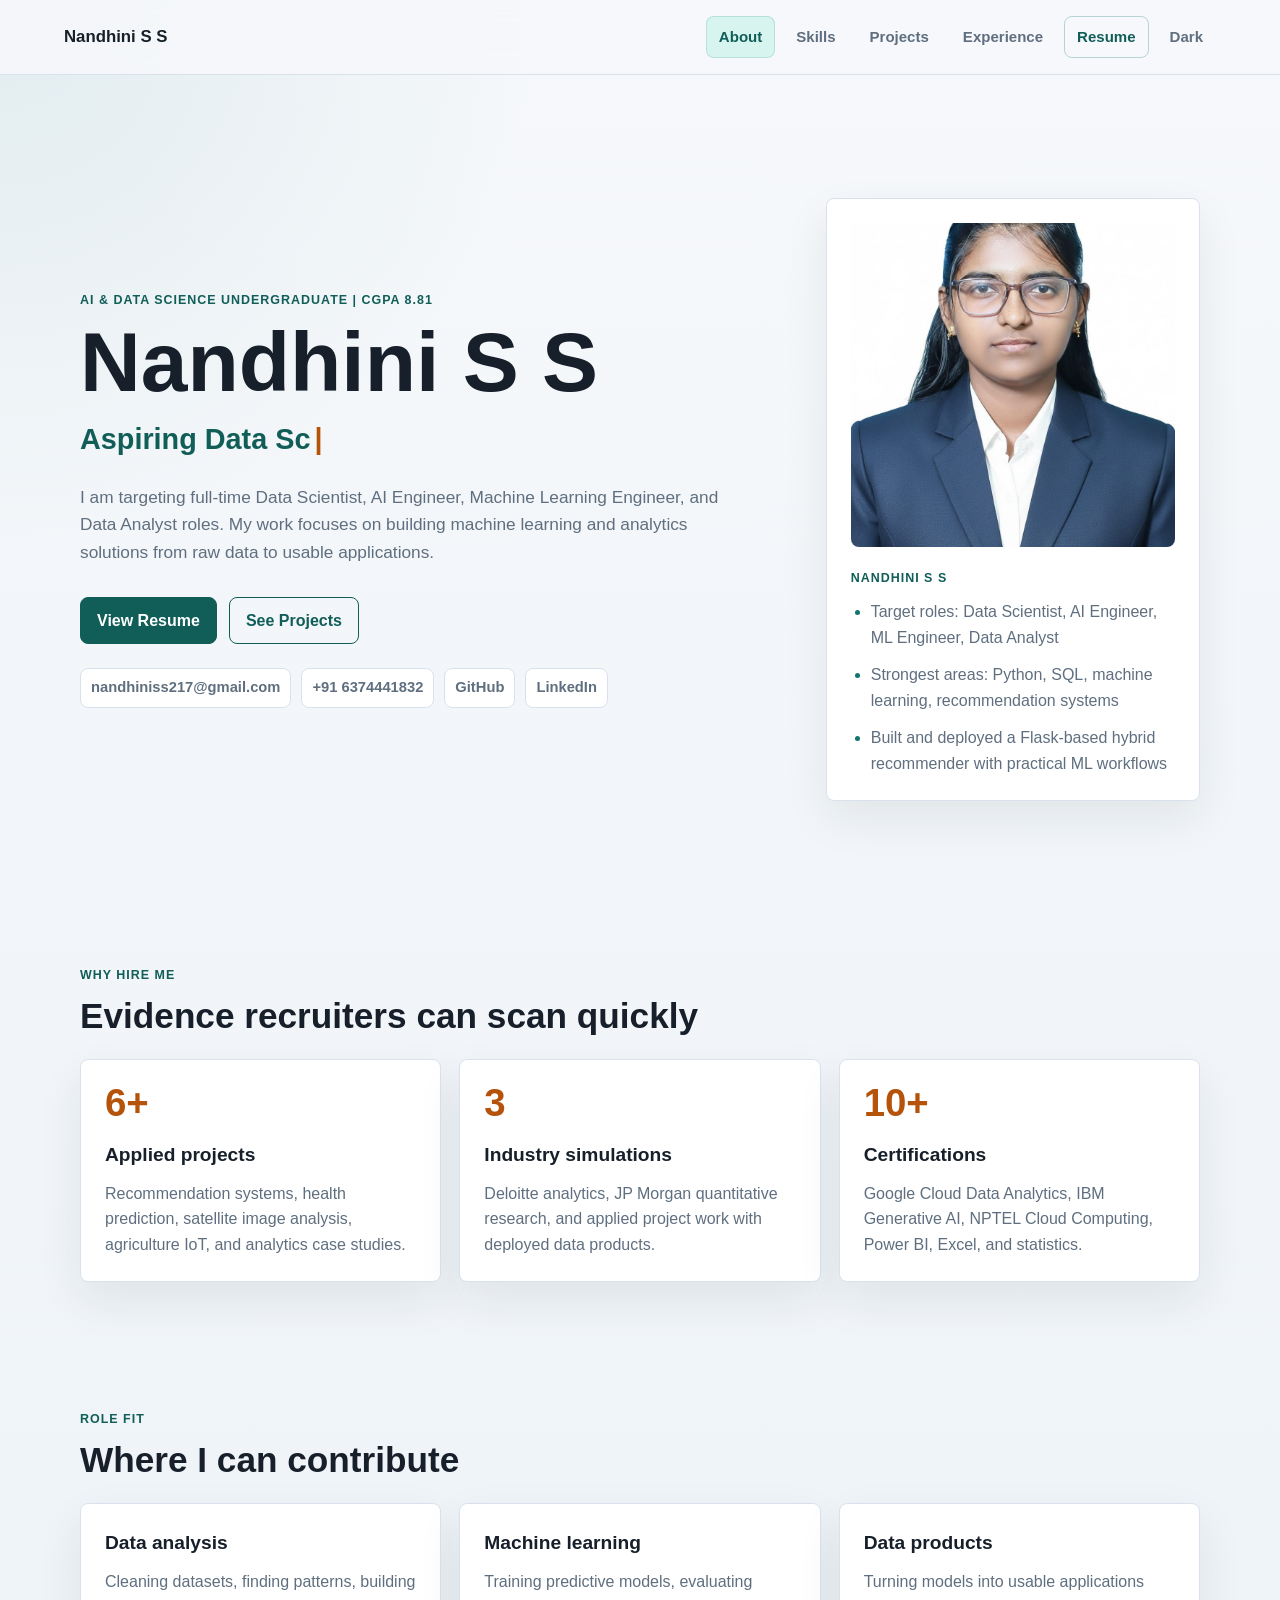
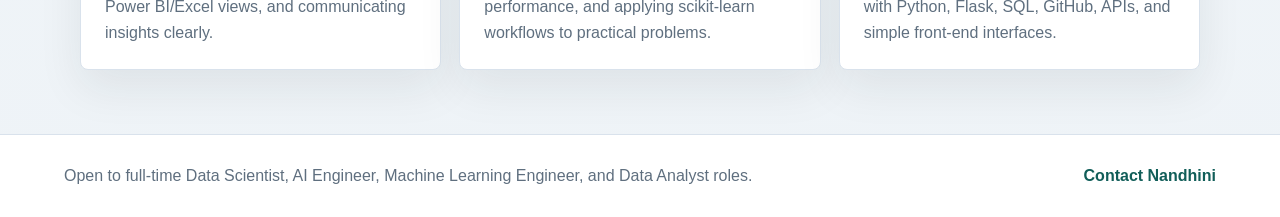
==== index.html @ 32db62d6 "Initial portfolio upload" ====
<!DOCTYPE html>
<html lang="en">
<head>
  <meta charset="UTF-8">
  <meta name="viewport" content="width=device-width, initial-scale=1.0">
  <meta name="description" content="Nandhini S S - AI and Data Science portfolio for Data Scientist, AI Engineer, Machine Learning Engineer, and Data Analyst roles.">
  <title>Nandhini S S | AI &amp; Data Science Portfolio</title>
  <link rel="stylesheet" href="css/global.css">
  <link rel="stylesheet" href="css/home.css">
</head>

<body>
  <nav class="site-nav">
    <a class="logo" href="index.html" aria-label="Nandhini S S home">Nandhini S S</a>
    <div class="nav-links">
      <a class="active" href="index.html">About</a>
      <a href="skills.html">Skills</a>
      <a href="projects.html">Projects</a>
      <a href="experience.html">Experience</a>
      <a class="resume-link" href="assets/Nandhini_Resume.pdf" target="_blank" rel="noopener">Resume</a>
      <button class="toggle-btn" type="button" onclick="toggleDark()" aria-label="Toggle dark mode">Dark</button>
    </div>
  </nav>

  <main>
    <section class="hero">
      <div class="hero-copy">
        <p class="eyebrow">AI &amp; Data Science Undergraduate | CGPA 8.81</p>
        <h1>Nandhini S S</h1>
        <h2><span id="typing">Aspiring Data Scientist</span></h2>
        <p class="hero-summary">
          I am targeting full-time Data Scientist, AI Engineer, Machine Learning Engineer, and Data Analyst roles. My work focuses on building machine learning and analytics solutions from raw data to usable applications.
        </p>

        <div class="hero-actions" aria-label="Primary actions">
          <a class="btn primary" href="assets/Nandhini_Resume.pdf" target="_blank" rel="noopener">View Resume</a>
          <a class="btn secondary" href="projects.html">See Projects</a>
        </div>

        <div class="contact-strip" aria-label="Contact details">
          <a href="mailto:nandhiniss217@gmail.com">nandhiniss217@gmail.com</a>
          <a href="tel:+916374441832">+91 6374441832</a>
          <a href="https://github.com/nandhini-127" target="_blank" rel="noopener">GitHub</a>
          <a href="https://linkedin.com/in/nandhiniss172" target="_blank" rel="noopener">LinkedIn</a>
        </div>
      </div>

      <div class="profile-panel" aria-label="Profile summary">
        <img src="assets/profile.jpg" alt="Nandhini S S">
        <div>
          <p class="panel-label">Nandhini S S</p>
          <ul class="snapshot-list">
            <li>Target roles: Data Scientist, AI Engineer, ML Engineer, Data Analyst</li>
            <li>Strongest areas: Python, SQL, machine learning, recommendation systems</li>
            <li>Built and deployed a Flask-based hybrid recommender with practical ML workflows</li>
          </ul>
        </div>
      </div>
    </section>

    <section class="proof-section">
      <div class="section-heading">
        <p class="eyebrow">Why hire me</p>
        <h2>Evidence recruiters can scan quickly</h2>
      </div>

      <div class="proof-grid">
        <article class="card proof-card">
          <span class="metric">6+</span>
          <h3>Applied projects</h3>
          <p>Recommendation systems, health prediction, satellite image analysis, agriculture IoT, and analytics case studies.</p>
        </article>
        <article class="card proof-card">
          <span class="metric">3</span>
          <h3>Industry simulations</h3>
          <p>Deloitte analytics, JP Morgan quantitative research, and applied project work with deployed data products.</p>
        </article>
        <article class="card proof-card">
          <span class="metric">10+</span>
          <h3>Certifications</h3>
          <p>Google Cloud Data Analytics, IBM Generative AI, NPTEL Cloud Computing, Power BI, Excel, and statistics.</p>
        </article>
      </div>
    </section>

    <section class="fit-section">
      <div class="section-heading">
        <p class="eyebrow">Role fit</p>
        <h2>Where I can contribute</h2>
      </div>

      <div class="fit-grid">
        <article class="card">
          <h3>Data analysis</h3>
          <p>Cleaning datasets, finding patterns, building Power BI/Excel views, and communicating insights clearly.</p>
        </article>
        <article class="card">
          <h3>Machine learning</h3>
          <p>Training predictive models, evaluating performance, and applying scikit-learn workflows to practical problems.</p>
        </article>
        <article class="card">
          <h3>Data products</h3>
          <p>Turning models into usable applications with Python, Flask, SQL, GitHub, APIs, and simple front-end interfaces.</p>
        </article>
      </div>
    </section>
  </main>

  <footer class="site-footer">
    <p>Open to full-time Data Scientist, AI Engineer, Machine Learning Engineer, and Data Analyst roles.</p>
    <a href="mailto:nandhiniss217@gmail.com">Contact Nandhini</a>
  </footer>

  <script src="js/typing.js"></script>
  <script src="js/darkmode.js"></script>
</body>
</html>
---- css/global.css ----
:root {
  --bg: #f6f8fb;
  --surface: #ffffff;
  --surface-soft: #eef3f7;
  --text: #17202a;
  --muted: #5f6f7f;
  --border: #d9e2ec;
  --accent: #0f766e;
  --accent-strong: #115e59;
  --accent-soft: #d7f4ef;
  --highlight: #b45309;
  --shadow: 0 18px 45px rgba(23, 32, 42, 0.08);
  --radius: 8px;
}

.dark {
  --bg: #111827;
  --surface: #17202a;
  --surface-soft: #1f2937;
  --text: #f3f6f9;
  --muted: #b8c3cf;
  --border: #344152;
  --accent: #5eead4;
  --accent-strong: #99f6e4;
  --accent-soft: rgba(94, 234, 212, 0.12);
  --highlight: #fbbf24;
  --shadow: 0 18px 45px rgba(0, 0, 0, 0.28);
}

* {
  box-sizing: border-box;
}

html {
  scroll-behavior: smooth;
}

body {
  margin: 0;
  min-height: 100vh;
  background:
    radial-gradient(circle at top left, rgba(15, 118, 110, 0.09), transparent 34rem),
    linear-gradient(180deg, var(--bg), var(--surface-soft));
  color: var(--text);
  font-family: Arial, Helvetica, sans-serif;
  line-height: 1.6;
}

body.dark {
  background:
    radial-gradient(circle at top left, rgba(94, 234, 212, 0.1), transparent 34rem),
    linear-gradient(180deg, var(--bg), #0f172a);
}

a {
  color: inherit;
}

img,
canvas {
  max-width: 100%;
}

.site-nav {
  position: sticky;
  top: 0;
  z-index: 1000;
  display: flex;
  align-items: center;
  justify-content: space-between;
  gap: 24px;
  padding: 16px clamp(18px, 5vw, 72px);
  background: rgba(246, 248, 251, 0.88);
  border-bottom: 1px solid var(--border);
  backdrop-filter: blur(16px);
}

.dark .site-nav {
  background: rgba(17, 24, 39, 0.88);
}

.logo {
  color: var(--text);
  font-size: 1.05rem;
  font-weight: 800;
  letter-spacing: 0;
  text-decoration: none;
  white-space: nowrap;
}

.nav-links {
  display: flex;
  align-items: center;
  justify-content: flex-end;
  gap: 8px;
  flex-wrap: wrap;
}

.nav-links a,
.toggle-btn {
  min-height: 40px;
  display: inline-flex;
  align-items: center;
  justify-content: center;
  padding: 8px 12px;
  border: 1px solid transparent;
  border-radius: var(--radius);
  color: var(--muted);
  font: inherit;
  font-size: 0.94rem;
  font-weight: 700;
  text-decoration: none;
  background: transparent;
  cursor: pointer;
}

.nav-links a:hover,
.nav-links a.active,
.toggle-btn:hover {
  color: var(--accent-strong);
  background: var(--accent-soft);
  border-color: rgba(15, 118, 110, 0.16);
}

.resume-link {
  color: var(--accent-strong) !important;
  border-color: rgba(15, 118, 110, 0.28) !important;
}

.page-shell {
  width: min(1120px, calc(100% - 36px));
  margin: 0 auto;
  padding: 64px 0 84px;
}

.page-header {
  max-width: 780px;
  margin-bottom: 36px;
}

.page-header h1,
.hero h1 {
  margin: 0;
  color: var(--text);
  font-size: clamp(2.45rem, 7vw, 5.25rem);
  line-height: 0.98;
  letter-spacing: 0;
}

.page-header p,
.hero-summary {
  color: var(--muted);
  font-size: 1.08rem;
}

.eyebrow,
.panel-label,
.skill-label,
.item-meta {
  margin: 0 0 10px;
  color: var(--accent-strong);
  font-size: 0.78rem;
  font-weight: 800;
  letter-spacing: 0.08em;
  text-transform: uppercase;
}

.section-heading {
  margin-bottom: 22px;
}

.section-heading h2 {
  margin: 0;
  font-size: clamp(1.55rem, 4vw, 2.2rem);
  line-height: 1.15;
}

.card {
  background: var(--surface);
  border: 1px solid var(--border);
  border-radius: var(--radius);
  box-shadow: var(--shadow);
}

.btn {
  min-height: 44px;
  display: inline-flex;
  align-items: center;
  justify-content: center;
  padding: 10px 16px;
  border-radius: var(--radius);
  border: 1px solid var(--accent-strong);
  font-weight: 800;
  text-decoration: none;
}

.btn.primary {
  color: #ffffff;
  background: var(--accent-strong);
}

.btn.secondary {
  color: var(--accent-strong);
  background: transparent;
}

.btn:hover,
.project-link:hover,
.site-footer a:hover {
  transform: translateY(-1px);
}

.site-footer {
  display: flex;
  align-items: center;
  justify-content: space-between;
  gap: 16px;
  padding: 28px clamp(18px, 5vw, 72px);
  background: var(--surface);
  border-top: 1px solid var(--border);
  color: var(--muted);
}

.site-footer p {
  margin: 0;
}

.site-footer a {
  color: var(--accent-strong);
  font-weight: 800;
  text-decoration: none;
}

@media (max-width: 760px) {
  .site-nav {
    align-items: flex-start;
    flex-direction: column;
  }

  .nav-links {
    width: 100%;
    justify-content: flex-start;
  }

  .nav-links a,
  .toggle-btn {
    padding: 8px 10px;
    font-size: 0.88rem;
  }

  .page-shell {
    width: min(100% - 28px, 1120px);
    padding-top: 42px;
  }

  .site-footer {
    align-items: flex-start;
    flex-direction: column;
  }
}
---- css/home.css ----
.hero {
  width: min(1120px, calc(100% - 36px));
  min-height: calc(100vh - 73px);
  display: grid;
  grid-template-columns: minmax(0, 1.35fr) minmax(320px, 0.75fr);
  align-items: center;
  gap: clamp(32px, 6vw, 72px);
  margin: 0 auto;
  padding: 64px 0 42px;
}

.hero-copy h2 {
  min-height: 40px;
  margin: 18px 0 0;
  color: var(--accent-strong);
  font-size: clamp(1.25rem, 3vw, 1.8rem);
  line-height: 1.25;
}

#typing::after {
  content: "|";
  margin-left: 4px;
  color: var(--highlight);
  animation: blink 1s infinite;
}

.hero-summary {
  max-width: 700px;
  margin: 22px 0 0;
}

.hero-actions {
  display: flex;
  gap: 12px;
  flex-wrap: wrap;
  margin-top: 30px;
}

.contact-strip {
  display: flex;
  flex-wrap: wrap;
  gap: 10px;
  margin-top: 24px;
}

.contact-strip a {
  padding: 7px 10px;
  border: 1px solid var(--border);
  border-radius: var(--radius);
  color: var(--muted);
  background: var(--surface);
  font-size: 0.92rem;
  font-weight: 700;
  text-decoration: none;
}

.contact-strip a:hover {
  color: var(--accent-strong);
  border-color: var(--accent);
}

.profile-panel {
  display: grid;
  gap: 22px;
  padding: 24px;
  background: var(--surface);
  border: 1px solid var(--border);
  border-radius: var(--radius);
  box-shadow: var(--shadow);
}

.profile-panel img {
  width: 100%;
  aspect-ratio: 1 / 1;
  object-fit: cover;
  border-radius: var(--radius);
}

.snapshot-list {
  display: grid;
  gap: 12px;
  margin: 0;
  padding-left: 20px;
  color: var(--muted);
}

.snapshot-list li::marker {
  color: var(--accent);
}

.proof-section,
.fit-section {
  width: min(1120px, calc(100% - 36px));
  margin: 0 auto;
  padding: 64px 0;
}

.proof-grid,
.fit-grid {
  display: grid;
  grid-template-columns: repeat(3, minmax(0, 1fr));
  gap: 18px;
}

.proof-card,
.fit-grid .card {
  padding: 24px;
}

.metric {
  display: block;
  margin-bottom: 18px;
  color: var(--highlight);
  font-size: 2.4rem;
  font-weight: 900;
  line-height: 1;
}

.proof-card h3,
.fit-grid h3 {
  margin: 0 0 10px;
  font-size: 1.2rem;
}

.proof-card p,
.fit-grid p {
  margin: 0;
  color: var(--muted);
}

@keyframes blink {
  0%, 50%, 100% {
    opacity: 1;
  }

  25%, 75% {
    opacity: 0;
  }
}

@media (max-width: 900px) {
  .hero {
    min-height: auto;
    grid-template-columns: 1fr;
    padding-top: 42px;
  }

  .profile-panel {
    grid-template-columns: 180px 1fr;
    align-items: center;
  }

  .proof-grid,
  .fit-grid {
    grid-template-columns: 1fr;
  }
}

@media (max-width: 620px) {
  .profile-panel {
    grid-template-columns: 1fr;
  }
}
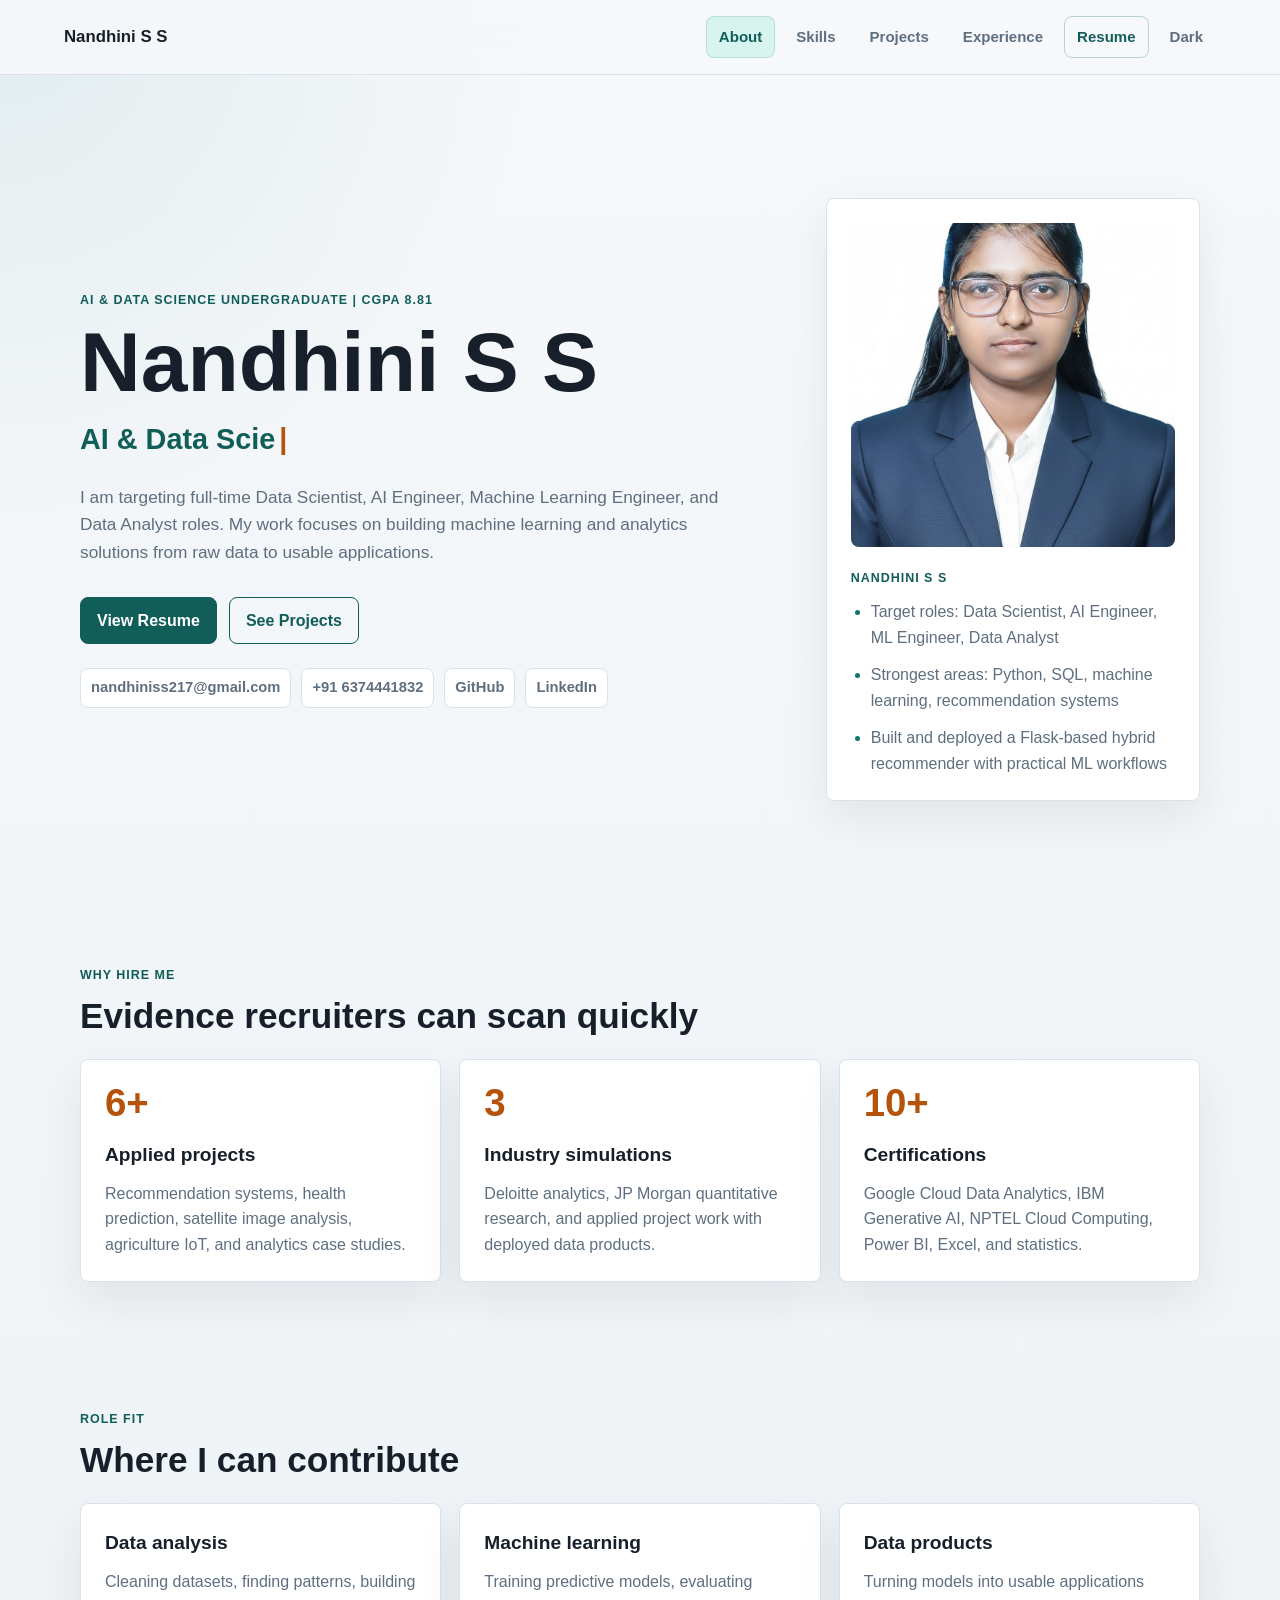
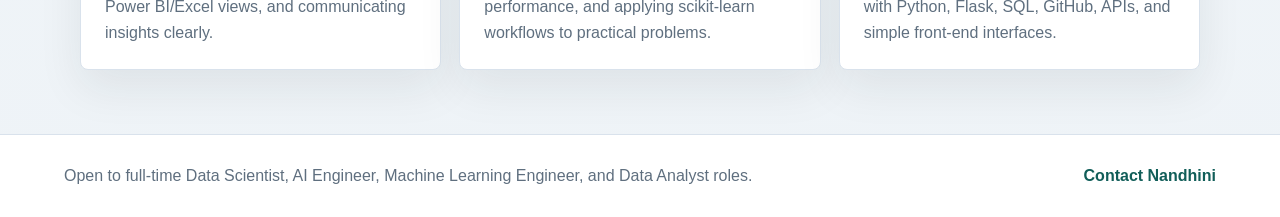
==== commit 07a947f8: "Updated resume" ====
--- a/index.html
+++ b/index.html
@@ -17,7 +17,7 @@
       <a href="skills.html">Skills</a>
       <a href="projects.html">Projects</a>
       <a href="experience.html">Experience</a>
-      <a class="resume-link" href="assets/Nandhini_Resume.pdf" target="_blank" rel="noopener">Resume</a>
+      <a class="resume-link" href="resume/S%20S%20Nandhini%20-Resume.pdf" target="_blank" rel="noopener">Resume</a>
       <button class="toggle-btn" type="button" onclick="toggleDark()" aria-label="Toggle dark mode">Dark</button>
     </div>
   </nav>
@@ -33,7 +33,7 @@
         </p>
 
         <div class="hero-actions" aria-label="Primary actions">
-          <a class="btn primary" href="assets/Nandhini_Resume.pdf" target="_blank" rel="noopener">View Resume</a>
+          <a class="btn primary" href="resume/S%20S%20Nandhini%20-Resume.pdf" target="_blank" rel="noopener">View Resume</a>
           <a class="btn secondary" href="projects.html">See Projects</a>
         </div>
 
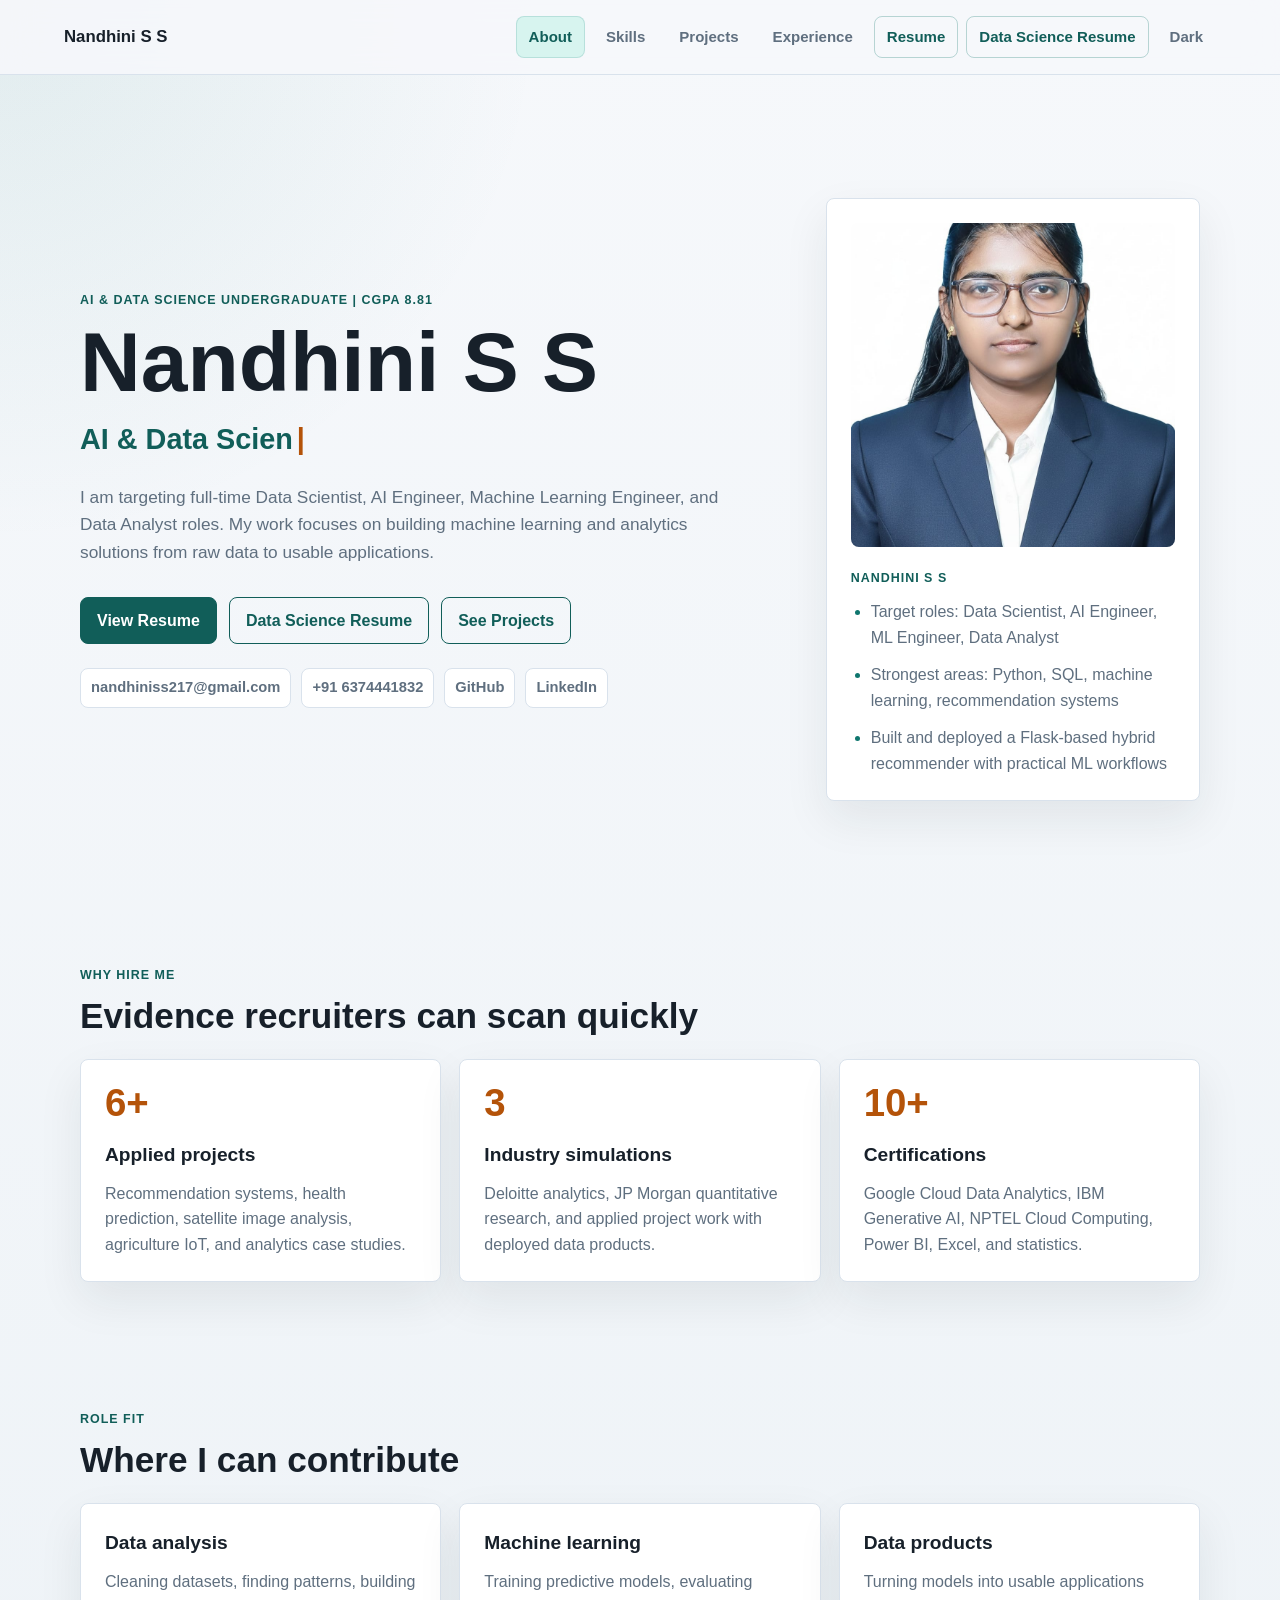
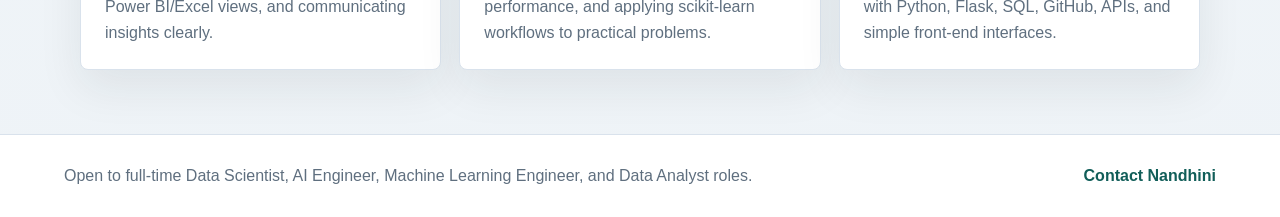
==== commit 91619f6c: "added files" ====
--- a/index.html
+++ b/index.html
@@ -18,6 +18,7 @@
       <a href="projects.html">Projects</a>
       <a href="experience.html">Experience</a>
       <a class="resume-link" href="resume/S%20S%20Nandhini%20-Resume.pdf" target="_blank" rel="noopener">Resume</a>
+      <a class="resume-link" href="resume/Nandhini-Data-Science-Resume.pdf" target="_blank" rel="noopener">Data Science Resume</a>
       <button class="toggle-btn" type="button" onclick="toggleDark()" aria-label="Toggle dark mode">Dark</button>
     </div>
   </nav>
@@ -34,6 +35,7 @@
 
         <div class="hero-actions" aria-label="Primary actions">
           <a class="btn primary" href="resume/S%20S%20Nandhini%20-Resume.pdf" target="_blank" rel="noopener">View Resume</a>
+          <a class="btn secondary" href="resume/Nandhini-Data-Science-Resume.pdf" target="_blank" rel="noopener">Data Science Resume</a>
           <a class="btn secondary" href="projects.html">See Projects</a>
         </div>
 
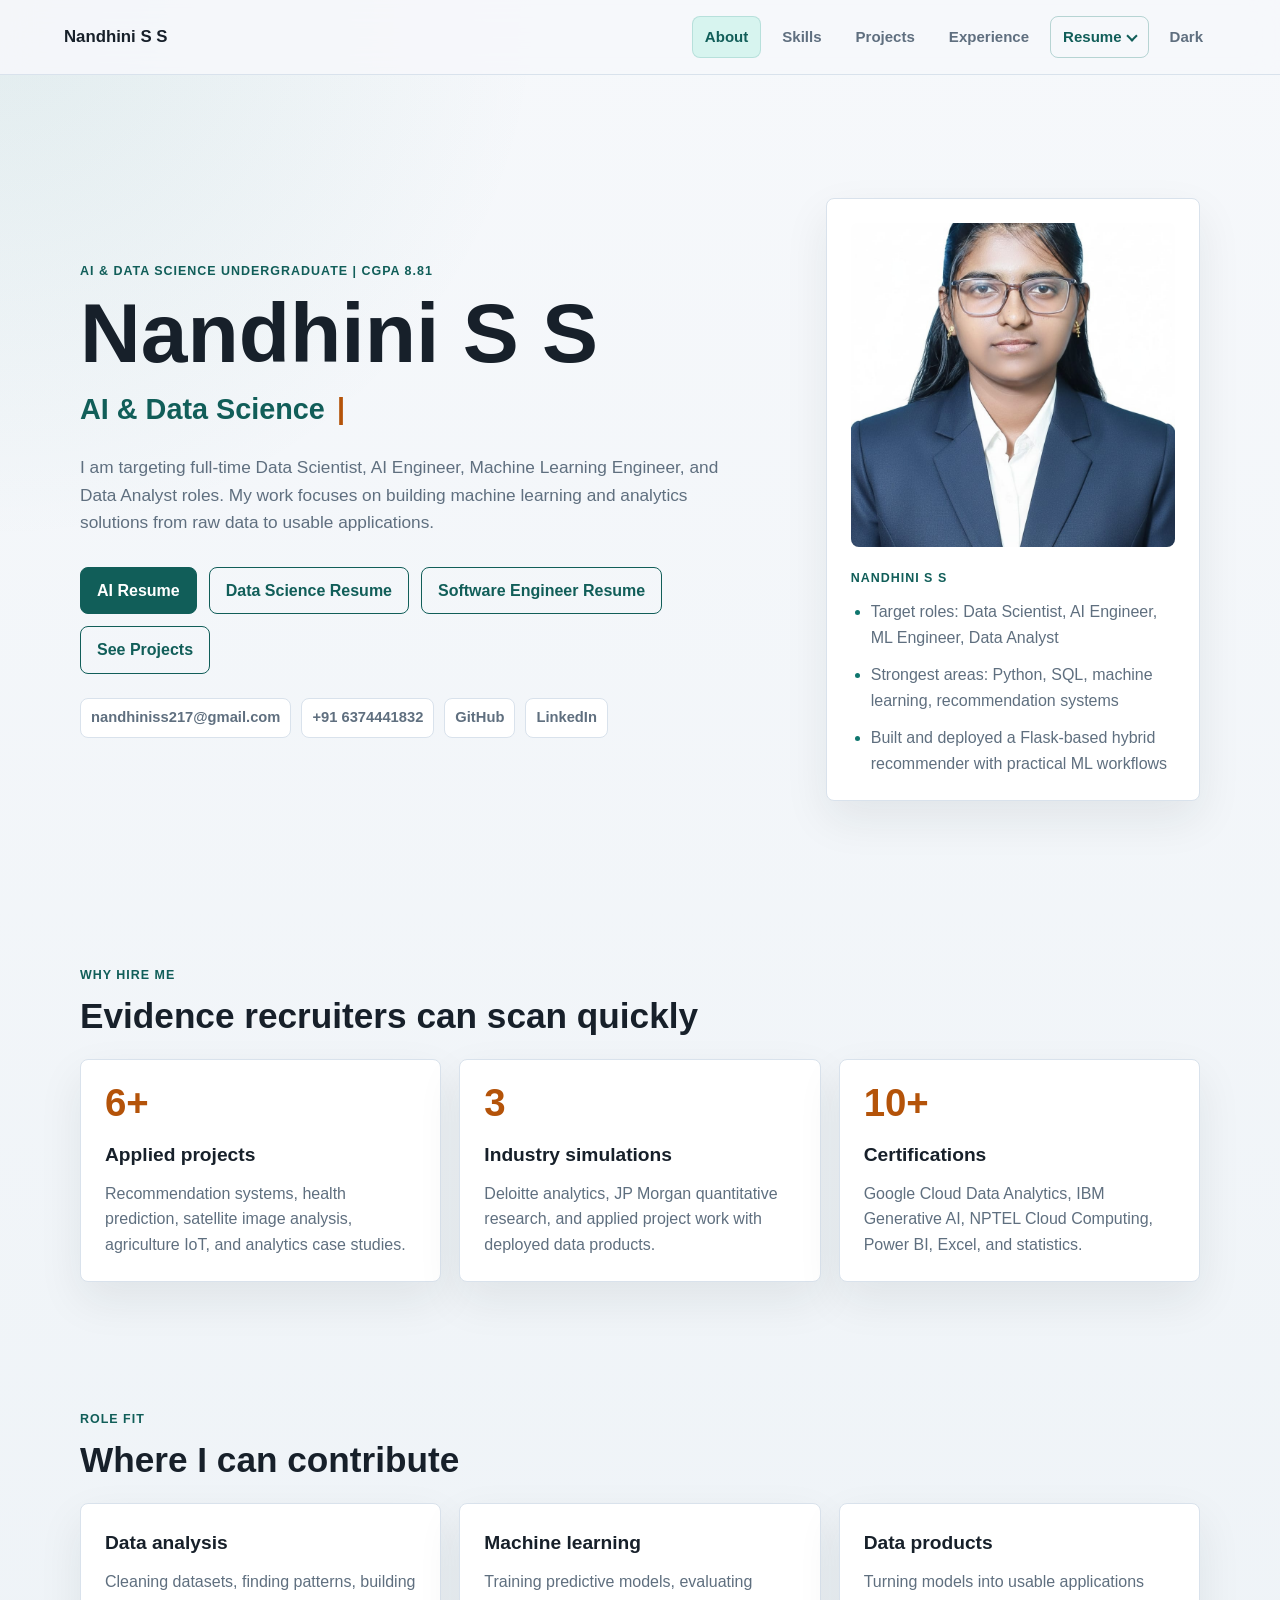
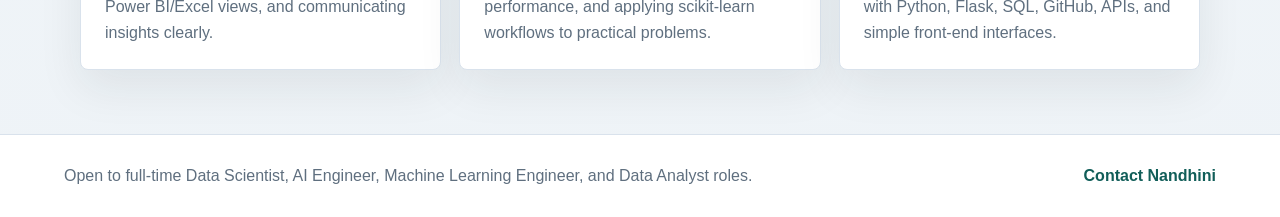
==== commit 2014809a: "add" ====
--- a/index.html
+++ b/index.html
@@ -17,8 +17,23 @@
       <a href="skills.html">Skills</a>
       <a href="projects.html">Projects</a>
       <a href="experience.html">Experience</a>
-      <a class="resume-link" href="resume/S%20S%20Nandhini%20-Resume.pdf" target="_blank" rel="noopener">Resume</a>
-      <a class="resume-link" href="resume/Nandhini-Data-Science-Resume.pdf" target="_blank" rel="noopener">Data Science Resume</a>
+      <div class="resume-dropdown">
+        <a class="resume-dropdown-toggle" href="#" role="button" aria-haspopup="true" aria-expanded="false">Resume</a>
+        <div class="resume-dropdown-menu" role="menu">
+          <a href="resume/S%20S%20Nandhini%20-Resume.pdf" target="_blank" rel="noopener" role="menuitem">
+            <svg class="resume-icon" viewBox="0 0 24 24" fill="none" stroke="currentColor" stroke-width="2"><path d="M14 2H6a2 2 0 0 0-2 2v16a2 2 0 0 0 2 2h12a2 2 0 0 0 2-2V8z"/><polyline points="14 2 14 8 20 8"/><line x1="16" y1="13" x2="8" y2="13"/><line x1="16" y1="17" x2="8" y2="17"/><polyline points="10 9 9 9 8 9"/></svg>
+            AI Resume
+          </a>
+          <a href="resume/Nandhini-Data-Science-Resume.pdf" target="_blank" rel="noopener" role="menuitem">
+            <svg class="resume-icon" viewBox="0 0 24 24" fill="none" stroke="currentColor" stroke-width="2"><path d="M14 2H6a2 2 0 0 0-2 2v16a2 2 0 0 0 2 2h12a2 2 0 0 0 2-2V8z"/><polyline points="14 2 14 8 20 8"/><line x1="16" y1="13" x2="8" y2="13"/><line x1="16" y1="17" x2="8" y2="17"/><polyline points="10 9 9 9 8 9"/></svg>
+            Data Science Resume
+          </a>
+          <a href="resume/Software%20engineer.pdf" target="_blank" rel="noopener" role="menuitem">
+            <svg class="resume-icon" viewBox="0 0 24 24" fill="none" stroke="currentColor" stroke-width="2"><path d="M14 2H6a2 2 0 0 0-2 2v16a2 2 0 0 0 2 2h12a2 2 0 0 0 2-2V8z"/><polyline points="14 2 14 8 20 8"/><line x1="16" y1="13" x2="8" y2="13"/><line x1="16" y1="17" x2="8" y2="17"/><polyline points="10 9 9 9 8 9"/></svg>
+            Software Engineer Resume
+          </a>
+        </div>
+      </div>
       <button class="toggle-btn" type="button" onclick="toggleDark()" aria-label="Toggle dark mode">Dark</button>
     </div>
   </nav>
@@ -34,8 +49,9 @@
         </p>
 
         <div class="hero-actions" aria-label="Primary actions">
-          <a class="btn primary" href="resume/S%20S%20Nandhini%20-Resume.pdf" target="_blank" rel="noopener">View Resume</a>
+          <a class="btn primary" href="resume/S%20S%20Nandhini%20-Resume.pdf" target="_blank" rel="noopener">AI Resume</a>
           <a class="btn secondary" href="resume/Nandhini-Data-Science-Resume.pdf" target="_blank" rel="noopener">Data Science Resume</a>
+          <a class="btn secondary" href="resume/Software%20engineer.pdf" target="_blank" rel="noopener">Software Engineer Resume</a>
           <a class="btn secondary" href="projects.html">See Projects</a>
         </div>
 
--- a/css/global.css
+++ b/css/global.css
@@ -122,9 +122,87 @@
   border-color: rgba(15, 118, 110, 0.16);
 }
 
-.resume-link {
+/* ---------- Resume dropdown ---------- */
+.resume-dropdown {
+  position: relative;
+}
+
+.resume-dropdown-toggle {
   color: var(--accent-strong) !important;
   border-color: rgba(15, 118, 110, 0.28) !important;
+  gap: 6px;
+}
+
+.resume-dropdown-toggle::after {
+  content: "";
+  display: inline-block;
+  width: 6px;
+  height: 6px;
+  border-right: 2px solid currentColor;
+  border-bottom: 2px solid currentColor;
+  transform: rotate(45deg);
+  margin-top: -3px;
+  transition: transform 0.25s ease;
+}
+
+.resume-dropdown:hover .resume-dropdown-toggle::after,
+.resume-dropdown:focus-within .resume-dropdown-toggle::after {
+  transform: rotate(-135deg);
+}
+
+.resume-dropdown-menu {
+  position: absolute;
+  top: calc(100% + 6px);
+  right: 0;
+  min-width: 220px;
+  padding: 6px 0;
+  background: var(--surface);
+  border: 1px solid var(--border);
+  border-radius: var(--radius);
+  box-shadow: var(--shadow);
+  opacity: 0;
+  visibility: hidden;
+  transform: translateY(6px);
+  transition: opacity 0.22s ease, transform 0.22s ease, visibility 0.22s;
+  z-index: 1100;
+}
+
+.resume-dropdown:hover .resume-dropdown-menu,
+.resume-dropdown:focus-within .resume-dropdown-menu {
+  opacity: 1;
+  visibility: visible;
+  transform: translateY(0);
+}
+
+.resume-dropdown-menu a {
+  display: flex;
+  align-items: center;
+  gap: 10px;
+  padding: 10px 16px;
+  color: var(--text) !important;
+  font-size: 0.9rem;
+  font-weight: 700;
+  text-decoration: none;
+  border: none !important;
+  border-radius: 0 !important;
+  background: transparent !important;
+  transition: background 0.15s ease, color 0.15s ease;
+}
+
+.resume-dropdown-menu a:hover {
+  color: var(--accent-strong) !important;
+  background: var(--accent-soft) !important;
+}
+
+.resume-dropdown-menu a .resume-icon {
+  flex-shrink: 0;
+  width: 18px;
+  height: 18px;
+  opacity: 0.6;
+}
+
+.resume-dropdown-menu a:hover .resume-icon {
+  opacity: 1;
 }
 
 .page-shell {
@@ -231,6 +309,12 @@
   text-decoration: none;
 }
 
+.footer-resume-links {
+  display: flex;
+  gap: 16px;
+  flex-wrap: wrap;
+}
+
 @media (max-width: 760px) {
   .site-nav {
     align-items: flex-start;
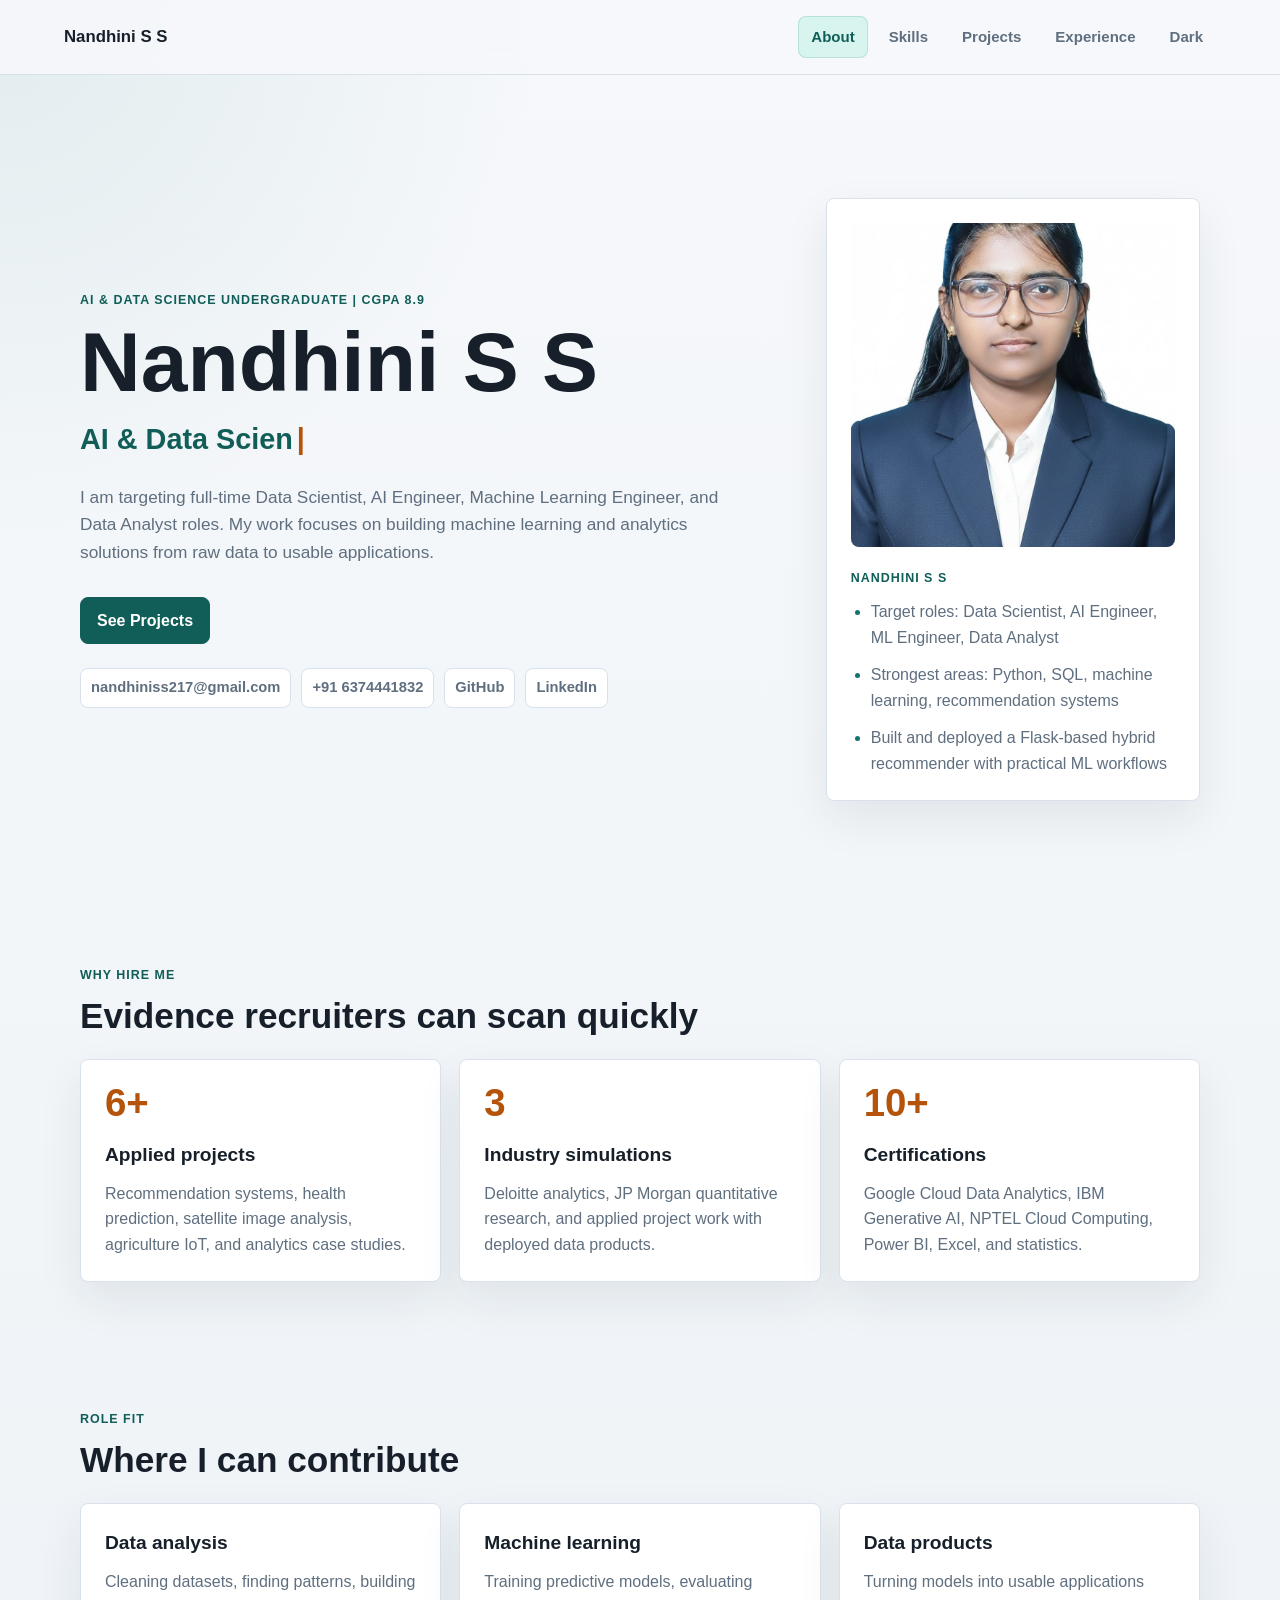
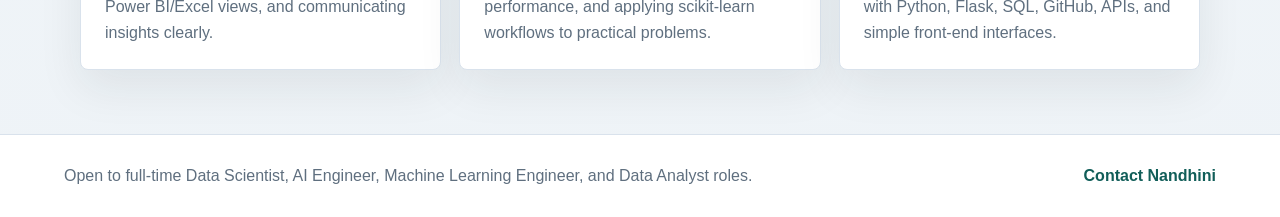
==== commit 64e1917d: "add file" ====
--- a/index.html
+++ b/index.html
@@ -1,9 +1,11 @@
 <!DOCTYPE html>
 <html lang="en">
+
 <head>
   <meta charset="UTF-8">
   <meta name="viewport" content="width=device-width, initial-scale=1.0">
-  <meta name="description" content="Nandhini S S - AI and Data Science portfolio for Data Scientist, AI Engineer, Machine Learning Engineer, and Data Analyst roles.">
+  <meta name="description"
+    content="Nandhini S S - AI and Data Science portfolio for Data Scientist, AI Engineer, Machine Learning Engineer, and Data Analyst roles.">
   <title>Nandhini S S | AI &amp; Data Science Portfolio</title>
   <link rel="stylesheet" href="css/global.css">
   <link rel="stylesheet" href="css/home.css">
@@ -17,23 +19,6 @@
       <a href="skills.html">Skills</a>
       <a href="projects.html">Projects</a>
       <a href="experience.html">Experience</a>
-      <div class="resume-dropdown">
-        <a class="resume-dropdown-toggle" href="#" role="button" aria-haspopup="true" aria-expanded="false">Resume</a>
-        <div class="resume-dropdown-menu" role="menu">
-          <a href="resume/S%20S%20Nandhini%20-Resume.pdf" target="_blank" rel="noopener" role="menuitem">
-            <svg class="resume-icon" viewBox="0 0 24 24" fill="none" stroke="currentColor" stroke-width="2"><path d="M14 2H6a2 2 0 0 0-2 2v16a2 2 0 0 0 2 2h12a2 2 0 0 0 2-2V8z"/><polyline points="14 2 14 8 20 8"/><line x1="16" y1="13" x2="8" y2="13"/><line x1="16" y1="17" x2="8" y2="17"/><polyline points="10 9 9 9 8 9"/></svg>
-            AI Resume
-          </a>
-          <a href="resume/Nandhini-Data-Science-Resume.pdf" target="_blank" rel="noopener" role="menuitem">
-            <svg class="resume-icon" viewBox="0 0 24 24" fill="none" stroke="currentColor" stroke-width="2"><path d="M14 2H6a2 2 0 0 0-2 2v16a2 2 0 0 0 2 2h12a2 2 0 0 0 2-2V8z"/><polyline points="14 2 14 8 20 8"/><line x1="16" y1="13" x2="8" y2="13"/><line x1="16" y1="17" x2="8" y2="17"/><polyline points="10 9 9 9 8 9"/></svg>
-            Data Science Resume
-          </a>
-          <a href="resume/Software%20engineer.pdf" target="_blank" rel="noopener" role="menuitem">
-            <svg class="resume-icon" viewBox="0 0 24 24" fill="none" stroke="currentColor" stroke-width="2"><path d="M14 2H6a2 2 0 0 0-2 2v16a2 2 0 0 0 2 2h12a2 2 0 0 0 2-2V8z"/><polyline points="14 2 14 8 20 8"/><line x1="16" y1="13" x2="8" y2="13"/><line x1="16" y1="17" x2="8" y2="17"/><polyline points="10 9 9 9 8 9"/></svg>
-            Software Engineer Resume
-          </a>
-        </div>
-      </div>
       <button class="toggle-btn" type="button" onclick="toggleDark()" aria-label="Toggle dark mode">Dark</button>
     </div>
   </nav>
@@ -41,18 +26,16 @@
   <main>
     <section class="hero">
       <div class="hero-copy">
-        <p class="eyebrow">AI &amp; Data Science Undergraduate | CGPA 8.81</p>
+        <p class="eyebrow">AI &amp; Data Science Undergraduate | CGPA 8.9</p>
         <h1>Nandhini S S</h1>
         <h2><span id="typing">Aspiring Data Scientist</span></h2>
         <p class="hero-summary">
-          I am targeting full-time Data Scientist, AI Engineer, Machine Learning Engineer, and Data Analyst roles. My work focuses on building machine learning and analytics solutions from raw data to usable applications.
+          I am targeting full-time Data Scientist, AI Engineer, Machine Learning Engineer, and Data Analyst roles. My
+          work focuses on building machine learning and analytics solutions from raw data to usable applications.
         </p>
 
         <div class="hero-actions" aria-label="Primary actions">
-          <a class="btn primary" href="resume/S%20S%20Nandhini%20-Resume.pdf" target="_blank" rel="noopener">AI Resume</a>
-          <a class="btn secondary" href="resume/Nandhini-Data-Science-Resume.pdf" target="_blank" rel="noopener">Data Science Resume</a>
-          <a class="btn secondary" href="resume/Software%20engineer.pdf" target="_blank" rel="noopener">Software Engineer Resume</a>
-          <a class="btn secondary" href="projects.html">See Projects</a>
+          <a class="btn primary" href="projects.html">See Projects</a>
         </div>
 
         <div class="contact-strip" aria-label="Contact details">
@@ -86,12 +69,14 @@
         <article class="card proof-card">
           <span class="metric">6+</span>
           <h3>Applied projects</h3>
-          <p>Recommendation systems, health prediction, satellite image analysis, agriculture IoT, and analytics case studies.</p>
+          <p>Recommendation systems, health prediction, satellite image analysis, agriculture IoT, and analytics case
+            studies.</p>
         </article>
         <article class="card proof-card">
           <span class="metric">3</span>
           <h3>Industry simulations</h3>
-          <p>Deloitte analytics, JP Morgan quantitative research, and applied project work with deployed data products.</p>
+          <p>Deloitte analytics, JP Morgan quantitative research, and applied project work with deployed data products.
+          </p>
         </article>
         <article class="card proof-card">
           <span class="metric">10+</span>
@@ -114,11 +99,13 @@
         </article>
         <article class="card">
           <h3>Machine learning</h3>
-          <p>Training predictive models, evaluating performance, and applying scikit-learn workflows to practical problems.</p>
+          <p>Training predictive models, evaluating performance, and applying scikit-learn workflows to practical
+            problems.</p>
         </article>
         <article class="card">
           <h3>Data products</h3>
-          <p>Turning models into usable applications with Python, Flask, SQL, GitHub, APIs, and simple front-end interfaces.</p>
+          <p>Turning models into usable applications with Python, Flask, SQL, GitHub, APIs, and simple front-end
+            interfaces.</p>
         </article>
       </div>
     </section>
@@ -132,4 +119,5 @@
   <script src="js/typing.js"></script>
   <script src="js/darkmode.js"></script>
 </body>
-</html>
+
+</html>
--- a/css/global.css
+++ b/css/global.css
@@ -122,88 +122,6 @@
   border-color: rgba(15, 118, 110, 0.16);
 }
 
-/* ---------- Resume dropdown ---------- */
-.resume-dropdown {
-  position: relative;
-}
-
-.resume-dropdown-toggle {
-  color: var(--accent-strong) !important;
-  border-color: rgba(15, 118, 110, 0.28) !important;
-  gap: 6px;
-}
-
-.resume-dropdown-toggle::after {
-  content: "";
-  display: inline-block;
-  width: 6px;
-  height: 6px;
-  border-right: 2px solid currentColor;
-  border-bottom: 2px solid currentColor;
-  transform: rotate(45deg);
-  margin-top: -3px;
-  transition: transform 0.25s ease;
-}
-
-.resume-dropdown:hover .resume-dropdown-toggle::after,
-.resume-dropdown:focus-within .resume-dropdown-toggle::after {
-  transform: rotate(-135deg);
-}
-
-.resume-dropdown-menu {
-  position: absolute;
-  top: calc(100% + 6px);
-  right: 0;
-  min-width: 220px;
-  padding: 6px 0;
-  background: var(--surface);
-  border: 1px solid var(--border);
-  border-radius: var(--radius);
-  box-shadow: var(--shadow);
-  opacity: 0;
-  visibility: hidden;
-  transform: translateY(6px);
-  transition: opacity 0.22s ease, transform 0.22s ease, visibility 0.22s;
-  z-index: 1100;
-}
-
-.resume-dropdown:hover .resume-dropdown-menu,
-.resume-dropdown:focus-within .resume-dropdown-menu {
-  opacity: 1;
-  visibility: visible;
-  transform: translateY(0);
-}
-
-.resume-dropdown-menu a {
-  display: flex;
-  align-items: center;
-  gap: 10px;
-  padding: 10px 16px;
-  color: var(--text) !important;
-  font-size: 0.9rem;
-  font-weight: 700;
-  text-decoration: none;
-  border: none !important;
-  border-radius: 0 !important;
-  background: transparent !important;
-  transition: background 0.15s ease, color 0.15s ease;
-}
-
-.resume-dropdown-menu a:hover {
-  color: var(--accent-strong) !important;
-  background: var(--accent-soft) !important;
-}
-
-.resume-dropdown-menu a .resume-icon {
-  flex-shrink: 0;
-  width: 18px;
-  height: 18px;
-  opacity: 0.6;
-}
-
-.resume-dropdown-menu a:hover .resume-icon {
-  opacity: 1;
-}
 
 .page-shell {
   width: min(1120px, calc(100% - 36px));
@@ -309,11 +227,6 @@
   text-decoration: none;
 }
 
-.footer-resume-links {
-  display: flex;
-  gap: 16px;
-  flex-wrap: wrap;
-}
 
 @media (max-width: 760px) {
   .site-nav {
